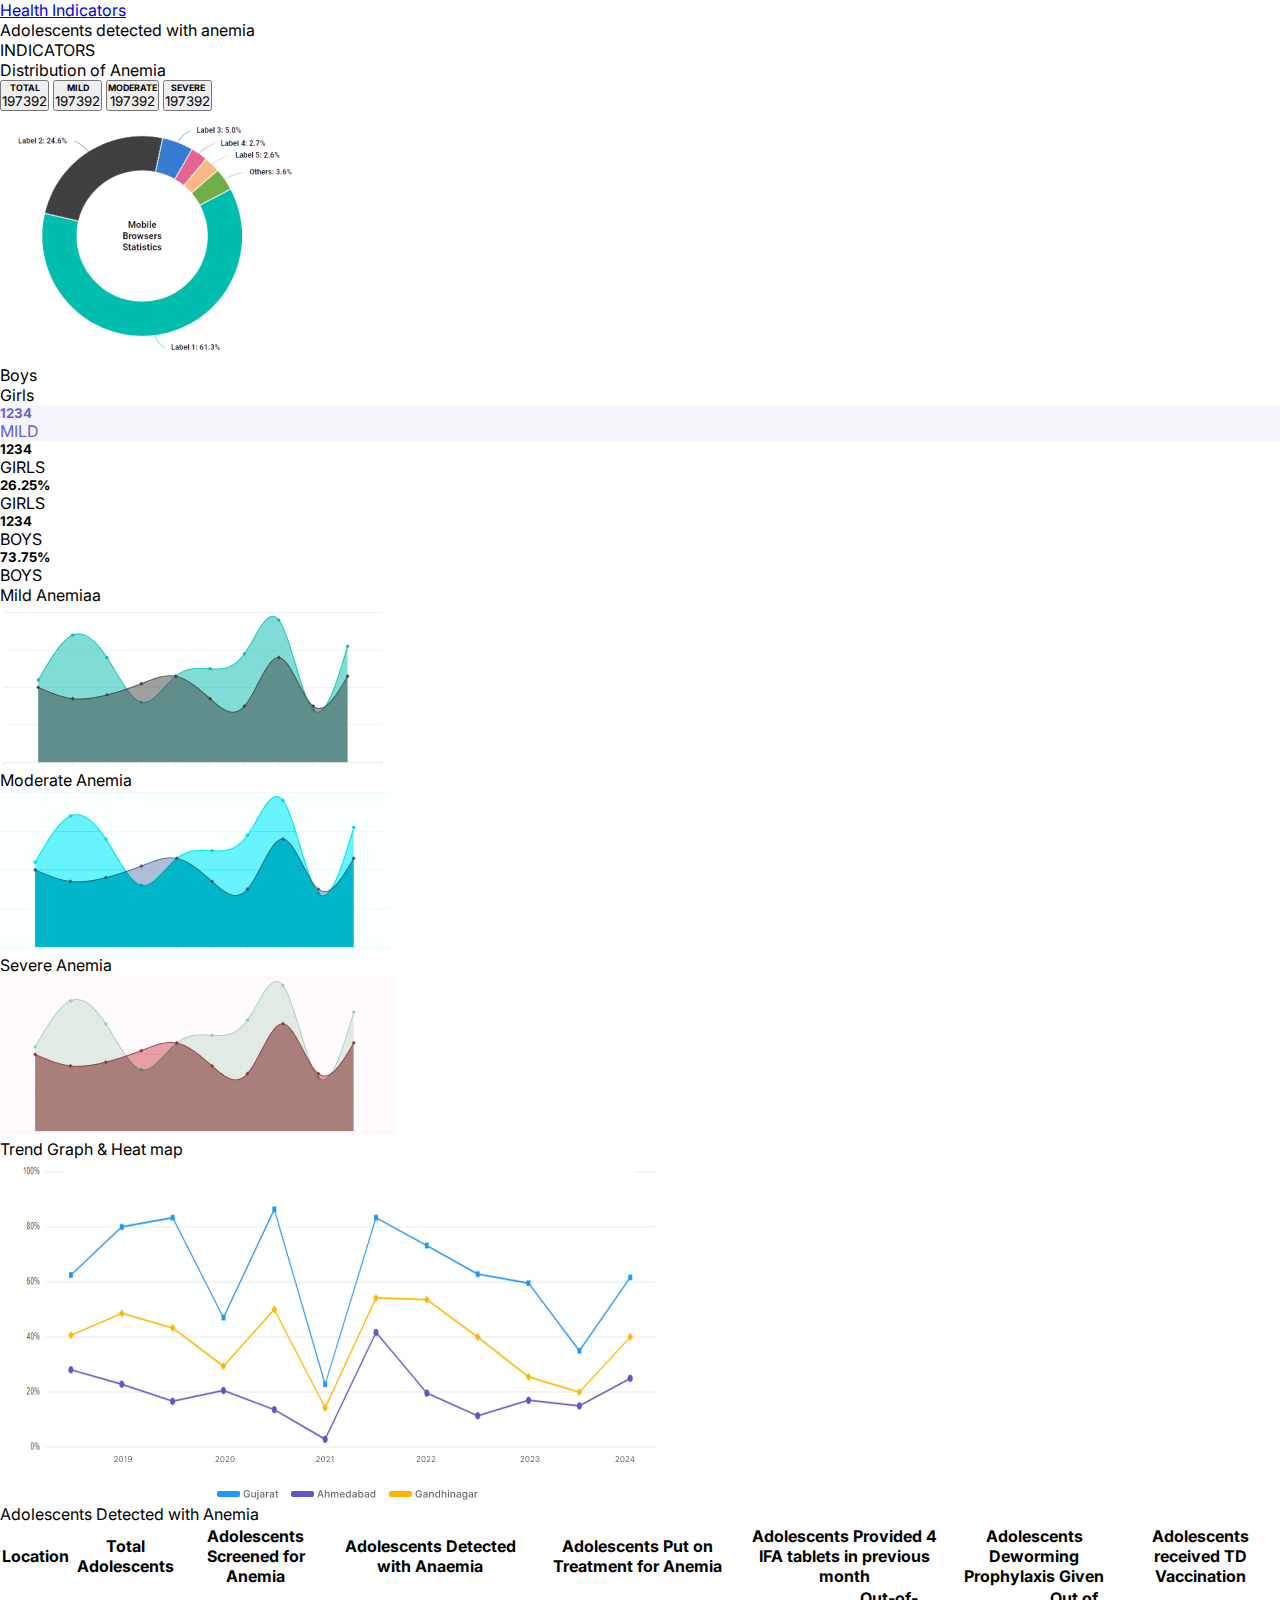
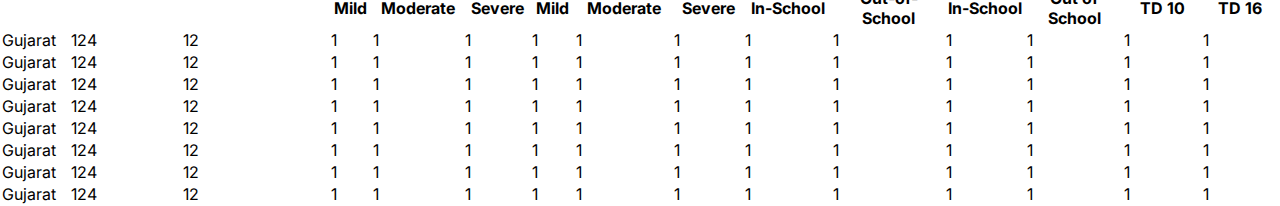
==== dashboard-internal.html @ 9cd86829 "Add files via upload" ====
<!DOCTYPE html>
<html lang="en">
<head>
  <meta charset="UTF-8">
  <meta name="viewport" content="width=device-width, initial-scale=1.0">
  <title>HNEL Dashboard</title>

  <link href="https://cdn.jsdelivr.net/npm/bootstrap@5.3.2/dist/css/bootstrap.min.css" rel="stylesheet" integrity="sha384-T3c6CoIi6uLrA9TneNEoa7RxnatzjcDSCmG1MXxSR1GAsXEV/Dwwykc2MPK8M2HN" crossorigin="anonymous">
  <link rel="stylesheet" href="assets/css/main.css">
</head>
<body>
     <!-- main container -->
     <div class="dashboard-internal-container">
          <!-- breadcrumb nav -->
          <nav style="--bs-breadcrumb-divider: '>';" aria-label="breadcrumb">
            <ol class="breadcrumb">
              <li class="breadcrumb-item"><a href="dashboard.html">Health Indicators</a></li>
              <li class="breadcrumb-item active" aria-current="page">Adolescents detected with anemia</li>
            </ol>
          </nav>
          <div class="sub-header">INDICATORS</div>
          <!-- nav-tab structure -->
           <div class="dashboard-wrapper m-3">
          <div class="card-row card-border mt-4">
            <div class="title">
                    <span class="bullet-icon"></span>
                    <span class="card-title ml-3">Distribution of Anemia</span>
              </div>
              <div class="d-flex mx-2 ">
                    <div class="nav flex-column nav-pills me-3 col-md-2" id="v-pills-tab" role="tablist" aria-orientation="vertical">
                      <button class="nav-link m-0" id="v-pills-home-tab" data-bs-toggle="pill" data-bs-target="#v-pills-home" type="button" role="tab" aria-controls="v-pills-home" aria-selected="false"> 
                        <div class="card-body blue column">
                            <h6 class="card-subtext">TOTAL</h6>
                            <p class="card-text">197392</p>
                            </div>
                      </button>
                      <button class="nav-link active" id="v-pills-profile-tab" data-bs-toggle="pill" data-bs-target="#v-pills-profile" type="button" role="tab" aria-controls="v-pills-profile" aria-selected="true" style="margin:0"> 
                        <div class="card-body column">
                        <h6 class="card-subtext">MILD</h6>
                        <p class="card-text">197392</p>
                        </div>
                     </button>
                      <button class="nav-link m-0" id="v-pills-messages-tab" data-bs-toggle="pill" data-bs-target="#v-pills-messages" type="button" role="tab" aria-controls="v-pills-messages" aria-selected="false"> 
                        <div class="card-body blue column">
                        <h6 class="card-subtext">MODERATE</h6>
                        <p class="card-text">197392</p>
                        </div>
                      </button>
                      <button class="nav-link m-0" id="v-pills-settings-tab" data-bs-toggle="pill" data-bs-target="#v-pills-settings" type="button" role="tab" aria-controls="v-pills-settings" aria-selected="false"> 
                        <div class="red card-body column">
                        <h6 class="card-subtext">SEVERE</h6>
                        <p class="card-text">197392</p>
                       </div>
                      </button>
                    </div>
                    <div class="tab-content col-md-10" id="v-pills-tabContent">
                      <div class="tab-pane fade show active" id="v-pills-home" role="tabpanel" aria-labelledby="v-pills-home-tab"> 
                        <div class="row align-items-center row-internal">
                        <div class="col-md-4">
                            <div class="img-wrapper">
                                <img src="assets/images/image 27.png" alt="Anaemia detected Adolescents">
                            </div>
                        </div>
                        <div class="col-md-8 d-flex align-items-center">
                            <div class="col-md-2 card-">
                                <div class="card-row card-border ">
                                    <div class="title">
                                        <span class="bullet-icon blue-icon"></span>
                                        <span class="card-title ml-3">Boys</span>
                                       </div>
                                    <div class="title">
                                        <span class="bullet-icon pink-icon"></span>
                                        <span class="card-title ml-3">Girls</span>
                                       </div>  
                                </div>
                            </div>
                            <div class="col-md-10 pe-2 card-row d-flex p-2 m-1">
                                <div class="col-md-6 card-border text-center pt-5" style="background-color: #6961CE10;color:#6961CE;"> 
                                    <div class=" card-inside card-body pt-2">
                                        <h5 class="card-text">1234</h5>
                                        <p class="card-subtext">MILD</p>
                                      </div>
                                </div>
                                <div class="col-md-5">
                                    <div class="row p-0 card-inside">
                                        <div class="col-md-6 text-center "> 
                                            <div class="pink card-body card-border pt-3">
                                            <h5 class="card-text">1234</h5>
                                            <p class="card-subtext">GIRLS</p>
                                            </div>
                                        </div>
                                        <div class="col-md-6 text-center"> 
                                            <div class="pink card-body card-border pt-3 ">
                                            <h5 class="card-text">26.25%</h5>
                                            <p class="card-subtext">GIRLS</p>
                                            </div>
                                        </div>
                                    </div>
                                    <div class="row card-inside mt-2">
                                        <div class="col-md-6 text-center"> 
                                            <div class="blue card-body card-border pt-3">
                                              <h5 class="card-text">1234</h5>
                                              <p class="card-subtext">BOYS</p>
                                            </div>
                                          </div>
                                        <div class="col-md-6 text-center"> 
                                          <div class="blue card-body card-border pt-3">
                                            <h5 class="card-text">73.75%</h5>
                                            <p class="card-subtext">BOYS</p>
                                          </div>
                                        </div>
                                    </div>
                                </div>
                            </div>
                        </div>
                      </div> 
                   </div>
            
                    </div>
              </div>
            </div>
         <!-- graph containers -->
         <div class="d-flex g- mt-4">
            <div class="col-md-4 card-row card-border gap-2">
                <div class="title">
                    <span class="bullet-icon"></span>
                    <span class="card-title ml-3">Mild Anemiaa</span>
                   </div>
                   <div class="img-container">
                    <img src="assets/images/image 29.png">
                   </div>
            </div>
            <div class="col-md-4 card-row card-border column-gap-2">
                <div class="title">
                    <span class="bullet-icon"></span>
                    <span class="card-title ml-3">Moderate Anemia</span>
                   <div class="img-container">
                </div>
                <img src="assets/images/image 29-1.png">
                   </div>
            </div>
            <div class="col-md-4 card-row card-border">
                <div class="title">
                    <span class="bullet-icon"></span>
                    <span class="card-title ml-3">Severe Anemia</span>
                   </div>
                   <div class="img-container">
                    <img src="assets/images/image 29-2.png">
                   </div>
            </div>
           </div>
           <div class="card-row card-border mt-4">
            <div class="col-md-7">
                <div class="img-wrapper">
                    <div class="title">
                        <span class="bullet-icon"></span>
                        <span class="card-title ml-3">Trend Graph & Heat map</span>
                       </div>
                    <div class="mb-4">
                        <img src="assets/images/Group 14013.png" alt="Anaemia among Adolescents">
                    </div>
                </div>
            </div>
            <div class="col-md-5">
                <div class="img-wrapper">
                
                </div>
            </div>
           </div>
           <!-- table container -->
           <div class="card-row card-border mt-4">
            <table class="rx-table">
             <div class="title">
                 <span class="bullet-icon"></span>
                 <span class="card-title ml-3">Adolescents Detected with Anemia</span>
             </div>
               <thead>
                <tr>
                    <th>Location</th>
                    <th>Total Adolescents</th>
                    <th>Adolescents Screened for Anemia</th>
                    <th colspan="3">Adolescents Detected with Anaemia</th>
                    <th colspan="3">Adolescents Put on Treatment for Anemia</th>
                    <th colspan="2">Adolescents Provided 4 IFA tablets in previous month</th>
                    <th colspan="2">Adolescents Deworming Prophylaxis Given</th>
                    <th colspan="2">Adolescents received TD Vaccination</th>
                </tr>
                <tr>
                    <th></th>
                    <th></th>
                    <th></th>
                    <th>Mild</th>
                    <th>Moderate</th>
                    <th>Severe</th>
                    <th>Mild</th>
                    <th>Moderate</th>
                    <th>Severe</th>
                    <th>In-School</th>
                    <th>Out-of-School</th>
                    <th>In-School</th>
                    <th>Out of School</th>
                    <th>TD 10</th>
                    <th>TD 16</th>
                </tr>
               </thead>
                <tr>
                  <td>Gujarat</td>
                  <td>124</td>
                  <td>12</td>
                  <td>1</td>
                  <td>1</td>
                  <td>1</td>
                  <td>1</td>
                  <td>1</td>
                  <td>1</td>
                  <td>1</td>
                  <td>1</td>
                  <td>1</td>
                  <td>1</td>
                  <td>1</td>
                  <td>1</td>
                </tr>
                <tr>
                    <td>Gujarat</td>
                    <td>124</td>
                    <td>12</td>
                    <td>1</td>
                    <td>1</td>
                    <td>1</td>
                    <td>1</td>
                    <td>1</td>
                    <td>1</td>
                    <td>1</td>
                    <td>1</td>
                    <td>1</td>
                    <td>1</td>
                    <td>1</td>
                    <td>1</td>
                </tr>
                <tr>
                    <td>Gujarat</td>
                    <td>124</td>
                    <td>12</td>
                    <td>1</td>
                    <td>1</td>
                    <td>1</td>
                    <td>1</td>
                    <td>1</td>
                    <td>1</td>
                    <td>1</td>
                    <td>1</td>
                    <td>1</td>
                    <td>1</td>
                    <td>1</td>
                    <td>1</td>
                </tr>
                <tr>
                    <td>Gujarat</td>
                    <td>124</td>
                    <td>12</td>
                    <td>1</td>
                    <td>1</td>
                    <td>1</td>
                    <td>1</td>
                    <td>1</td>
                    <td>1</td>
                    <td>1</td>
                    <td>1</td>
                    <td>1</td>
                    <td>1</td>
                    <td>1</td>
                    <td>1</td>
                  </tr>
                  <tr>
                    <td>Gujarat</td>
                    <td>124</td>
                    <td>12</td>
                    <td>1</td>
                    <td>1</td>
                    <td>1</td>
                    <td>1</td>
                    <td>1</td>
                    <td>1</td>
                    <td>1</td>
                    <td>1</td>
                    <td>1</td>
                    <td>1</td>
                    <td>1</td>
                    <td>1</td>
                  </tr>
                  <tr>
                    <td>Gujarat</td>
                    <td>124</td>
                    <td>12</td>
                    <td>1</td>
                    <td>1</td>
                    <td>1</td>
                    <td>1</td>
                    <td>1</td>
                    <td>1</td>
                    <td>1</td>
                    <td>1</td>
                    <td>1</td>
                    <td>1</td>
                    <td>1</td>
                    <td>1</td>
                  </tr>
                  <tr>
                    <td>Gujarat</td>
                    <td>124</td>
                    <td>12</td>
                    <td>1</td>
                    <td>1</td>
                    <td>1</td>
                    <td>1</td>
                    <td>1</td>
                    <td>1</td>
                    <td>1</td>
                    <td>1</td>
                    <td>1</td>
                    <td>1</td>
                    <td>1</td>
                    <td>1</td>
                  </tr>
                  <tr>
                    <td>Gujarat</td>
                    <td>124</td>
                    <td>12</td>
                    <td>1</td>
                    <td>1</td>
                    <td>1</td>
                    <td>1</td>
                    <td>1</td>
                    <td>1</td>
                    <td>1</td>
                    <td>1</td>
                    <td>1</td>
                    <td>1</td>
                    <td>1</td>
                    <td>1</td>
                  </tr>
              </table>
           </div> 
           </div>
          
      </div>
       
     </div>
     <script src="https://cdn.jsdelivr.net/npm/@popperjs/core@2.11.6/dist/umd/popper.min.js"></script>
     <script src="https://cdn.jsdelivr.net/npm/bootstrap@5.0.0-beta2/dist/js/bootstrap.bundle.min.js"></script>
    <script src="dashboard.js" type="text/javascript"></script>
</body>
</html>
---- assets/css/main.css ----
@import url("https://fonts.googleapis.com/css2?family=Inter:wght@100..900&family=Roboto&family=Source+Sans+3&display=swap");
.content {
  display: flex;
  flex-direction: column;
  justify-content: space-around;
  padding: 30px 40px;
}

.primary-cards {
  display: flex;
  flex-direction: row;
  padding: 30px 100px;
}
.primary-cards .custom-card {
  flex: 1;
  border-radius: 8px;
  position: relative;
  margin: 0 20px;
  padding: 10px;
}
.primary-cards .custom-card:nth-child(1) {
  background: linear-gradient(to bottom, #25A4C9, #fff);
}
.primary-cards .custom-card:nth-child(1) .text {
  color: #00546D;
}
.primary-cards .custom-card:nth-child(2) {
  background: linear-gradient(to bottom, #55B92E, #fff);
}
.primary-cards .custom-card:nth-child(2) .text {
  color: #1F7100;
}
.primary-cards .custom-card:nth-child(3) {
  background: linear-gradient(to bottom, #E65C62, #fff);
}
.primary-cards .custom-card:nth-child(3) .text {
  color: #790005;
}
.primary-cards .custom-card:nth-child(4) {
  background: linear-gradient(to bottom, #F8A920, #fff);
}
.primary-cards .custom-card:nth-child(4) .text {
  color: #5F3C00;
}
.primary-cards .custom-card .icon {
  margin-top: 30px;
  text-align: center;
  padding-bottom: 10px;
}
.primary-cards .custom-card .text {
  text-align: center;
  font-size: 18px;
  font-weight: bold;
  margin-bottom: 20px;
}

.secondary-cards {
  display: flex;
  flex-direction: column;
  padding: 0 30px;
}
.secondary-cards .card-row {
  display: flex;
  justify-content: space-around;
  justify-content: center;
}
.secondary-cards .custom-card {
  display: flex;
  flex-direction: column;
  margin: 10px;
  border-radius: 8px;
  background-color: rgba(255, 255, 255, 0.2078431373);
  backdrop-filter: blur(4px);
}
.secondary-cards .card {
  flex: var(--card-width, 1);
  margin: 10px;
  height: 146px;
  border-radius: 8px;
  background-color: rgba(255, 255, 255, 0.35);
  backdrop-filter: blur(4px);
}
.secondary-cards .card-body {
  padding: 20px;
  text-align: center;
  display: flex;
  flex-direction: column;
  justify-content: space-between;
}
.secondary-cards .card-title {
  font-size: 16px;
  font-weight: 600;
  color: #fff;
  word-wrap: break-word;
}
.secondary-cards .card-text {
  font-size: 32px;
  font-weight: 500;
  color: #fff;
}

.card-container {
  gap: 24px;
  overflow-x: scroll;
}
.card-container .scrollable-x::-webkit-scrollbar {
  display: none; /* Chrome, Safari, Opera */
}
.card-container .custom-card {
  background-color: #fff;
  border: #F1F1F1 1px solid;
  border-radius: 8px;
}
.card-container .top-column {
  background-color: rgba(105, 97, 206, 0.062745098);
  color: #6961CE;
  padding: 20px;
  margin: 10px;
  text-align: center;
}
.card-container .top-column .card-title {
  font-size: 18px;
  font-weight: bold;
}
.card-container .top-column .card-text {
  font-size: 14px;
}
.card-container .bottom-columns {
  margin: 10px;
}
.card-container .bottom-columns .col-md-4 {
  padding: 10px;
}
.card-container .bottom-columns .col-md-4 .card-body {
  background-color: rgba(105, 97, 206, 0.1);
  color: #6a1b9a;
}
.card-container .bottom-columns .col-md-4 .card-body .card-title {
  font-size: 16px;
  font-weight: bold;
}
.card-container .bottom-columns .col-md-4 .card-body .card-text {
  font-size: 14px;
}
.card-container .bottom-columns .col-md-4:hover .card-body {
  background-color: #ce93d8;
}

* {
  font-family: "Inter", sans-serif;
  margin: 0;
  padding: 0;
  box-sizing: border-box;
}

.main-container {
  position: relative;
  background-size: cover;
}

.background {
  position: fixed;
  background-size: cover;
  top: 0;
  left: 0;
  width: 100%;
  height: 100%;
  z-index: -1; /* Place the slider behind other elements */
}

.overlay {
  position: absolute;
  top: 0;
  left: 0;
  width: 100%;
  height: 100%;
  background: rgba(0, 0, 0, 0.5); /* Adjust the overlay color and opacity as needed */
}

.dashboard-container {
  background-color: #F7f7f7;
}
.dashboard-container .row {
  background-color: #fff;
}
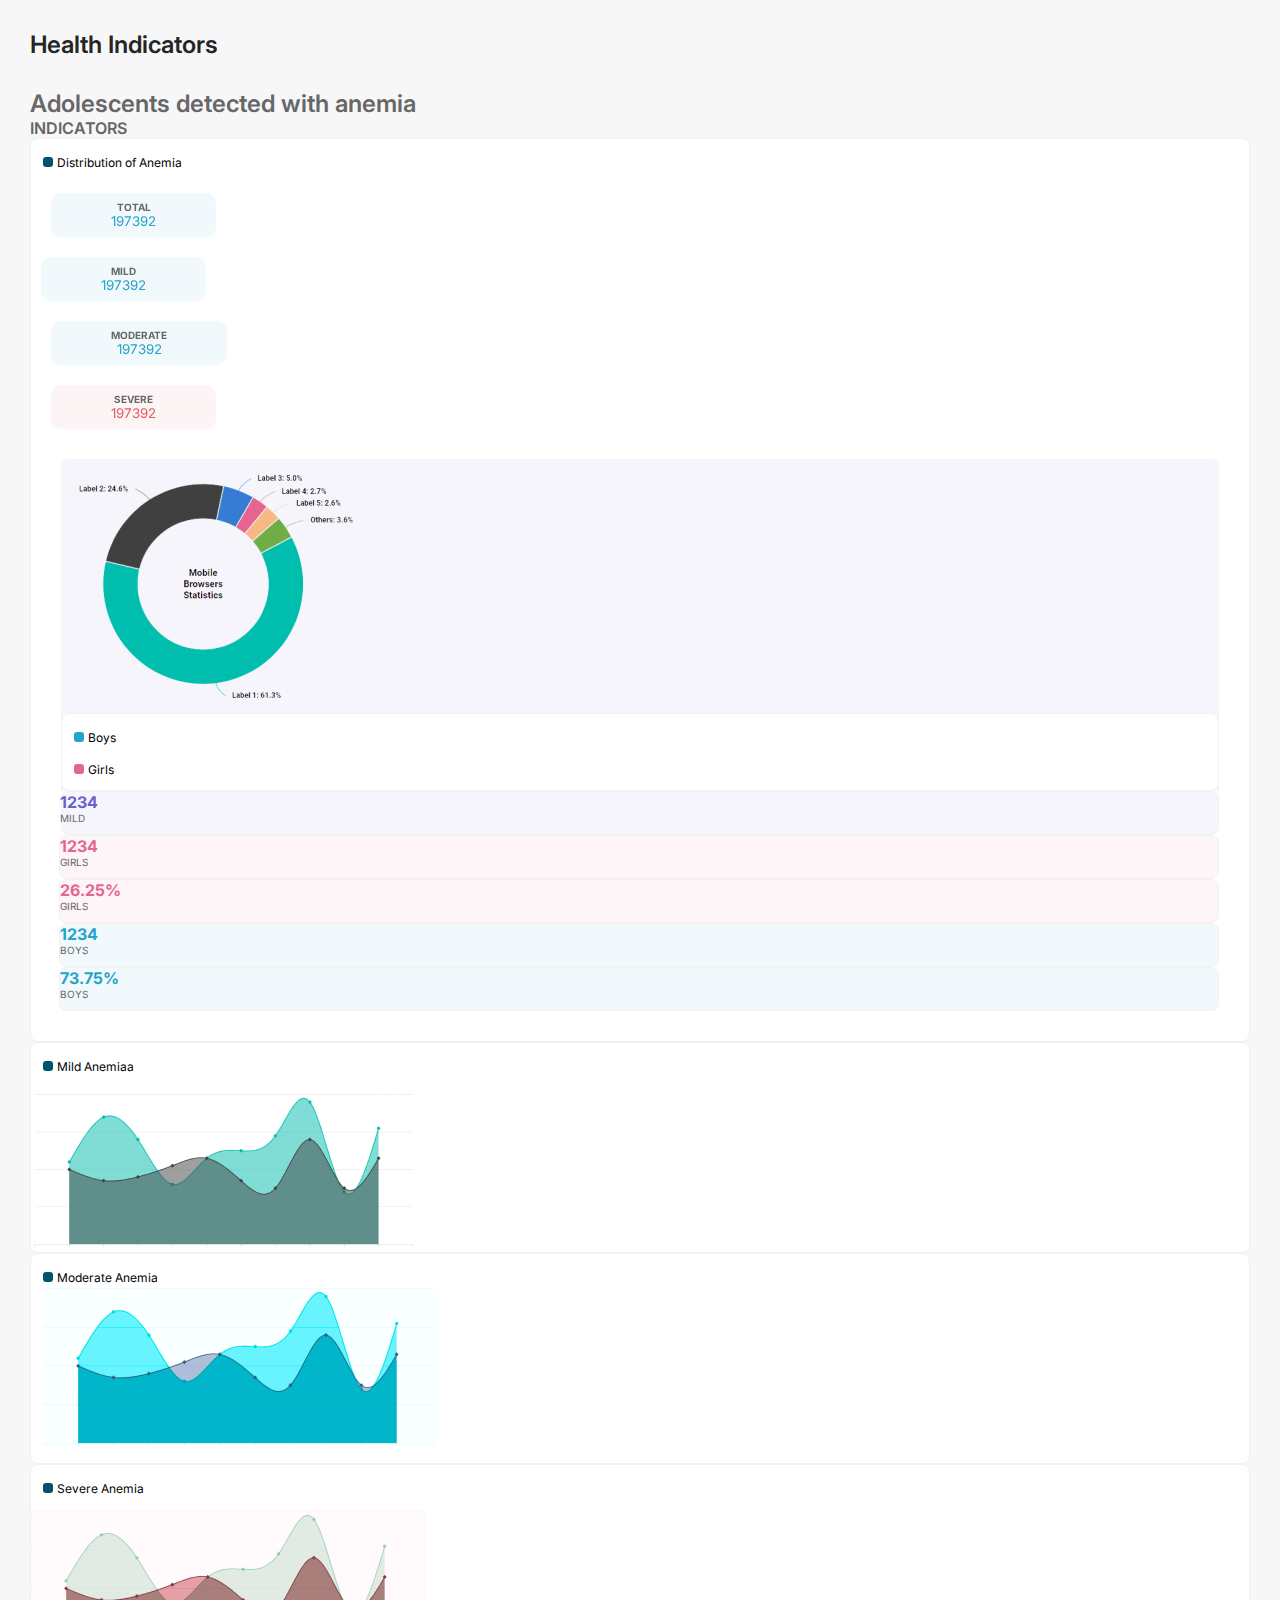
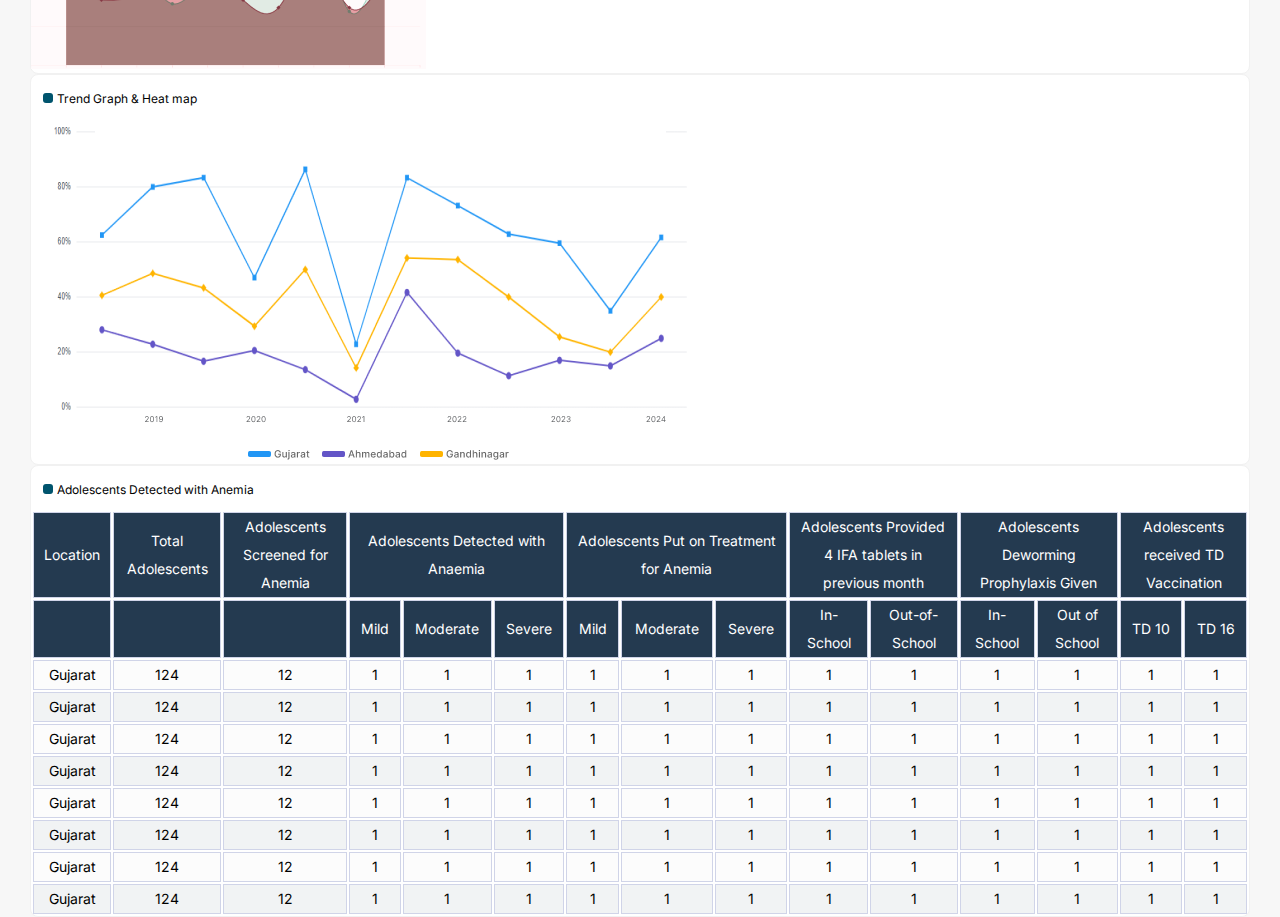
==== commit 160f3f39: "Update dashboard-internal.html" ====
--- a/dashboard-internal.html
+++ b/dashboard-internal.html
@@ -4,8 +4,8 @@
   <meta charset="UTF-8">
   <meta name="viewport" content="width=device-width, initial-scale=1.0">
   <title>HNEL Dashboard</title>
-
-  <link href="https://cdn.jsdelivr.net/npm/bootstrap@5.3.2/dist/css/bootstrap.min.css" rel="stylesheet" integrity="sha384-T3c6CoIi6uLrA9TneNEoa7RxnatzjcDSCmG1MXxSR1GAsXEV/Dwwykc2MPK8M2HN" crossorigin="anonymous">
+  <link href="https://cdn.jsdelivr.net/npm/bootstrap@5.1.3/dist/css/bootstrap.min.css" rel="stylesheet" integrity="sha384-1BmE4kWBq78iYhFldvKuhfTAU6auU8tT94WrHftjDbrCEXSU1oBoqyl2QvZ6jIW3" crossorigin="anonymous">
+  <script src="https://cdn.jsdelivr.net/npm/bootstrap@5.1.3/dist/js/bootstrap.bundle.min.js" integrity="sha384-ka7Sk0Gln4gmtz2MlQnikT1wXgYsOg+OMhuP+IlRH9sENBO0LRn5q+8nbTov4+1p" crossorigin="anonymous"></script>
   <link rel="stylesheet" href="assets/css/main.css">
 </head>
 <body>
@@ -20,7 +20,7 @@
           </nav>
           <div class="sub-header">INDICATORS</div>
           <!-- nav-tab structure -->
-           <div class="dashboard-wrapper m-3">
+           <div class="dashboard-wrapper ">
           <div class="card-row card-border mt-4">
             <div class="title">
                     <span class="bullet-icon"></span>
@@ -35,7 +35,7 @@
                             </div>
                       </button>
                       <button class="nav-link active" id="v-pills-profile-tab" data-bs-toggle="pill" data-bs-target="#v-pills-profile" type="button" role="tab" aria-controls="v-pills-profile" aria-selected="true" style="margin:0"> 
-                        <div class="card-body column">
+                        <div class="card-body blue column">
                         <h6 class="card-subtext">MILD</h6>
                         <p class="card-text">197392</p>
                         </div>
@@ -120,7 +120,7 @@
               </div>
             </div>
          <!-- graph containers -->
-         <div class="d-flex g- mt-4">
+         <div class="d-flex gap-2 mt-4">
             <div class="col-md-4 card-row card-border gap-2">
                 <div class="title">
                     <span class="bullet-icon"></span>
@@ -346,8 +346,6 @@
       </div>
        
      </div>
-     <script src="https://cdn.jsdelivr.net/npm/@popperjs/core@2.11.6/dist/umd/popper.min.js"></script>
-     <script src="https://cdn.jsdelivr.net/npm/bootstrap@5.0.0-beta2/dist/js/bootstrap.bundle.min.js"></script>
     <script src="dashboard.js" type="text/javascript"></script>
 </body>
-</html>+</html>
--- a/assets/css/main.css
+++ b/assets/css/main.css
@@ -1,4 +1,73 @@
 @import url("https://fonts.googleapis.com/css2?family=Inter:wght@100..900&family=Roboto&family=Source+Sans+3&display=swap");
+.purple {
+  color: #6961CE;
+  background-color: rgba(105, 97, 206, 0.062745098);
+}
+
+.red {
+  color: #E65C62;
+  background-color: rgba(230, 92, 98, 0.062745098);
+}
+
+.blue {
+  color: #25A4C9;
+  background-color: rgba(37, 164, 201, 0.062745098);
+}
+
+.pink {
+  color: #E56590;
+  background-color: rgba(229, 101, 144, 0.062745098);
+}
+
+.orange {
+  color: #F49C79;
+  background-color: rgba(244, 156, 121, 0.062745098);
+}
+
+.dark-blue {
+  color: #4D8CF8;
+  background-color: rgba(77, 140, 248, 0.062745098);
+}
+
+.bullet-icon {
+  background-color: #00546D;
+}
+
+.purple-icon {
+  background-color: #6961CE;
+}
+
+.red-icon {
+  background-color: #E65C62;
+}
+
+.blue-icon {
+  background-color: #25A4C9;
+}
+
+.orange-icon {
+  background-color: #F49C79;
+}
+
+.pink-icon {
+  background-color: #E56590;
+}
+
+.dark-blue-icon {
+  background-color: #4D8CF8;
+}
+
+.card-border {
+  border: #F1F1F1 1px solid;
+  border-radius: 8px;
+}
+
+.row-internal {
+  background-color: rgba(105, 97, 206, 0.062745098);
+  border-radius: 8px;
+  margin: 30px;
+}
+
 .content {
   display: flex;
   flex-direction: column;
@@ -11,6 +80,9 @@
   flex-direction: row;
   padding: 30px 100px;
 }
+.primary-cards .no-border {
+  border: none;
+}
 .primary-cards .custom-card {
   flex: 1;
   border-radius: 8px;
@@ -52,6 +124,10 @@
   font-size: 18px;
   font-weight: bold;
   margin-bottom: 20px;
+}
+
+.card-row {
+  column-gap: 20px;
 }
 
 .secondary-cards {
@@ -99,51 +175,182 @@
   color: #fff;
 }
 
-.card-container {
-  gap: 24px;
-  overflow-x: scroll;
-}
-.card-container .scrollable-x::-webkit-scrollbar {
-  display: none; /* Chrome, Safari, Opera */
-}
-.card-container .custom-card {
+.carousel-item a {
+  text-decoration: none;
+}
+
+.title {
+  margin: 12px;
+}
+
+.bullet-icon {
+  width: 10px;
+  height: 10px;
+  display: inline-block;
+  border-radius: 3px;
+  padding-right: 10px;
+}
+
+span.card-title {
+  font-size: 12px;
+}
+
+.carousel-inner {
+  gap: 1em;
+}
+
+.custom-card {
   background-color: #fff;
   border: #F1F1F1 1px solid;
   border-radius: 8px;
 }
-.card-container .top-column {
-  background-color: rgba(105, 97, 206, 0.062745098);
-  color: #6961CE;
-  padding: 20px;
+.custom-card .card-inner {
   margin: 10px;
-  text-align: center;
-}
-.card-container .top-column .card-title {
-  font-size: 18px;
-  font-weight: bold;
-}
-.card-container .top-column .card-text {
-  font-size: 14px;
-}
-.card-container .bottom-columns {
-  margin: 10px;
-}
-.card-container .bottom-columns .col-md-4 {
-  padding: 10px;
-}
-.card-container .bottom-columns .col-md-4 .card-body {
-  background-color: rgba(105, 97, 206, 0.1);
-  color: #6a1b9a;
-}
-.card-container .bottom-columns .col-md-4 .card-body .card-title {
+}
+.custom-card .card-text {
   font-size: 16px;
   font-weight: bold;
 }
-.card-container .bottom-columns .col-md-4 .card-body .card-text {
+.custom-card .card-subtext {
+  font-size: 10px;
+  color: #676767;
+}
+
+a {
+  text-decoration: none;
+}
+
+.column {
+  border-radius: 10px;
+  padding: 8px 60px;
+  margin: 10px 10px 0 10px;
+  text-align: center;
+}
+.column .card-subtext {
+  color: #676767;
+  font-size: 10px;
+}
+
+.btn:active,
+.btn.active {
+  background-color: #6961CE;
+}
+
+.mx-2 .nav-link .active {
+  background-color: #6961CE;
+}
+
+.top-column {
+  margin-top: 10px;
+  gap: 10px;
+  width: 16rem;
+  border-radius: 10px;
+  padding: 10px 20px;
+  text-align: center;
+}
+
+.bottom-columns {
+  text-align: center;
+  margin-top: 10px;
+}
+.bottom-columns .card-body {
+  border-radius: 10px;
+  padding: 10px 0;
+}
+.bottom-columns .card-body .card-subtext {
+  margin-bottom: 0;
+}
+
+.carousel-control-prev,
+.carousel-control-next {
+  background-color: #e1e1e1;
+  width: 6vh;
+  height: 6vh;
+  border-radius: 50%;
+  top: 50%;
+  transform: translateY(-50%);
+}
+
+@media (min-width: 768px) {
+  .carousel-item {
+    margin-right: 0;
+    flex: 0 0 20%;
+    display: block;
+  }
+  .carousel-inner {
+    display: flex;
+  }
+}
+.card .img-wrapper {
+  max-width: 100%;
+  height: 13em;
+  display: flex;
+  justify-content: center;
+  align-items: center;
+}
+
+.card img {
+  max-height: 100%;
+}
+
+@media (max-width: 767px) {
+  .card .img-wrapper {
+    height: 17em;
+  }
+}
+.nav-active {
+  background-color: #6961CE;
+  align-items: center;
+  color: #fff;
+  width: auto;
+}
+
+.card-inside {
+  margin-left: -2px;
+  align-items: center;
+  justify-content: center;
+}
+.card-inside .center-card {
+  text-align: center;
+  padding-top: 1em;
+}
+.card-inside .card-subtext {
+  font-size: 10px;
+  margin-bottom: 10px;
+  color: #676767;
+}
+.card-inside .card-text {
+  font-size: 16px;
+  font-weight: bold;
+  margin-bottom: 0;
+}
+.card-inside .purple {
+  padding: 10px;
+}
+
+.rx-table {
   font-size: 14px;
-}
-.card-container .bottom-columns .col-md-4:hover .card-body {
-  background-color: #ce93d8;
+  color: #000;
+  line-height: 28px;
+}
+.rx-table th, .rx-table tr, .rx-table td {
+  border: #D0D4E8 1px solid;
+  text-align: center;
+}
+.rx-table tr:nth-child(odd) {
+  background: rgba(36, 58, 80, 0.0156862745);
+}
+.rx-table tr:nth-child(even) {
+  background: rgba(36, 58, 80, 0.062745098);
+}
+.rx-table th, .rx-table td {
+  padding: 0 10px;
+}
+.rx-table th {
+  font-weight: normal;
+  color: #fff;
+  background: #243A50;
+  text-align: center;
 }
 
 * {
@@ -151,6 +358,10 @@
   margin: 0;
   padding: 0;
   box-sizing: border-box;
+}
+
+body, html {
+  overflow-x: hidden;
 }
 
 .main-container {
@@ -180,6 +391,118 @@
 .dashboard-container {
   background-color: #F7f7f7;
 }
-.dashboard-container .row {
+.dashboard-container .page-title {
+  padding: 20px;
+  font-size: 24px;
+  font-weight: 600;
+}
+.dashboard-container a {
+  color: #000;
+}
+.dashboard-container .dashboard-wrapper {
+  margin: 0 3em;
+}
+.dashboard-container .card-row {
   background-color: #fff;
-}+}
+
+.dashboard-internal-container {
+  background-color: #F7f7f7;
+}
+.dashboard-internal-container .dashboard-wrapper {
+  margin: 0 30px;
+}
+.dashboard-internal-container li {
+  padding: 30px 0 0 30px;
+  font-size: 24px;
+  color: #676767;
+  font-weight: 600;
+}
+.dashboard-internal-container li a {
+  text-decoration: none;
+  color: #252525;
+}
+.dashboard-internal-container .sub-header {
+  padding-left: 30px;
+  font-size: 16px;
+  font-weight: 600;
+  color: #62666A;
+}
+.dashboard-internal-container .card-row {
+  background-color: #fff;
+}
+
+button {
+  cursor: pointer;
+  display: flex;
+  flex-direction: column;
+  margin: 10px;
+  border-radius: 8px;
+  background-color: rgba(255, 255, 255, 0.2078431373);
+  backdrop-filter: blur(4px);
+  border: none;
+}
+
+[aria-label][tooltip-position] {
+  position: relative;
+  letter-spacing: 0.1rem;
+}
+
+[aria-label][tooltip-position]::before,
+[aria-label][tooltip-position]::after {
+  --scale: 0;
+  position: absolute;
+  font-size: 1rem;
+  transition: transform 100ms;
+  transition-timing-function: linear;
+}
+
+[aria-label][tooltip-position]:hover::before,
+[aria-label][tooltip-position]:hover::after {
+  --scale: 1;
+  transition-timing-function: cubic-bezier(0.25, 0.1, 0.45, 1.93);
+}
+
+[aria-label][tooltip-position]::before {
+  content: attr(aria-label);
+  background-color: var(--tooltip-color);
+  padding: 0.5em;
+  border-radius: 0.3em;
+  width: max-content;
+  max-width: 100%;
+  text-align: center;
+  transform: scale(0);
+}
+
+[aria-label][tooltip-position]::after {
+  content: "";
+  border: var(--arrow-size) solid transparent;
+}
+
+[aria-label][tooltip-position]::before,
+[aria-label][tooltip-position]::after {
+  --tooltip-color: orange;
+  --arrow-size: 0.5rem;
+  --scale: 0;
+  z-index: 1;
+  font-size: 1rem;
+  transform: translate(var(--translate-x), var(--translate-y)) scale(var(--scale));
+}
+
+/** Bottom  */
+[aria-label][tooltip-position=bottom]::before {
+  --translate-x: -50%;
+  --translate-y: calc(100% + var(--arrow-size));
+  bottom: 0px;
+  left: 50%;
+  transform-origin: top center;
+}
+
+[aria-label][tooltip-position=bottom]::after {
+  --translate-x: -50%;
+  --translate-y: calc(var(--arrow-size));
+  left: 50%;
+  bottom: 0px;
+  border-bottom-color: var(--tooltip-color);
+  transform-origin: top center;
+}
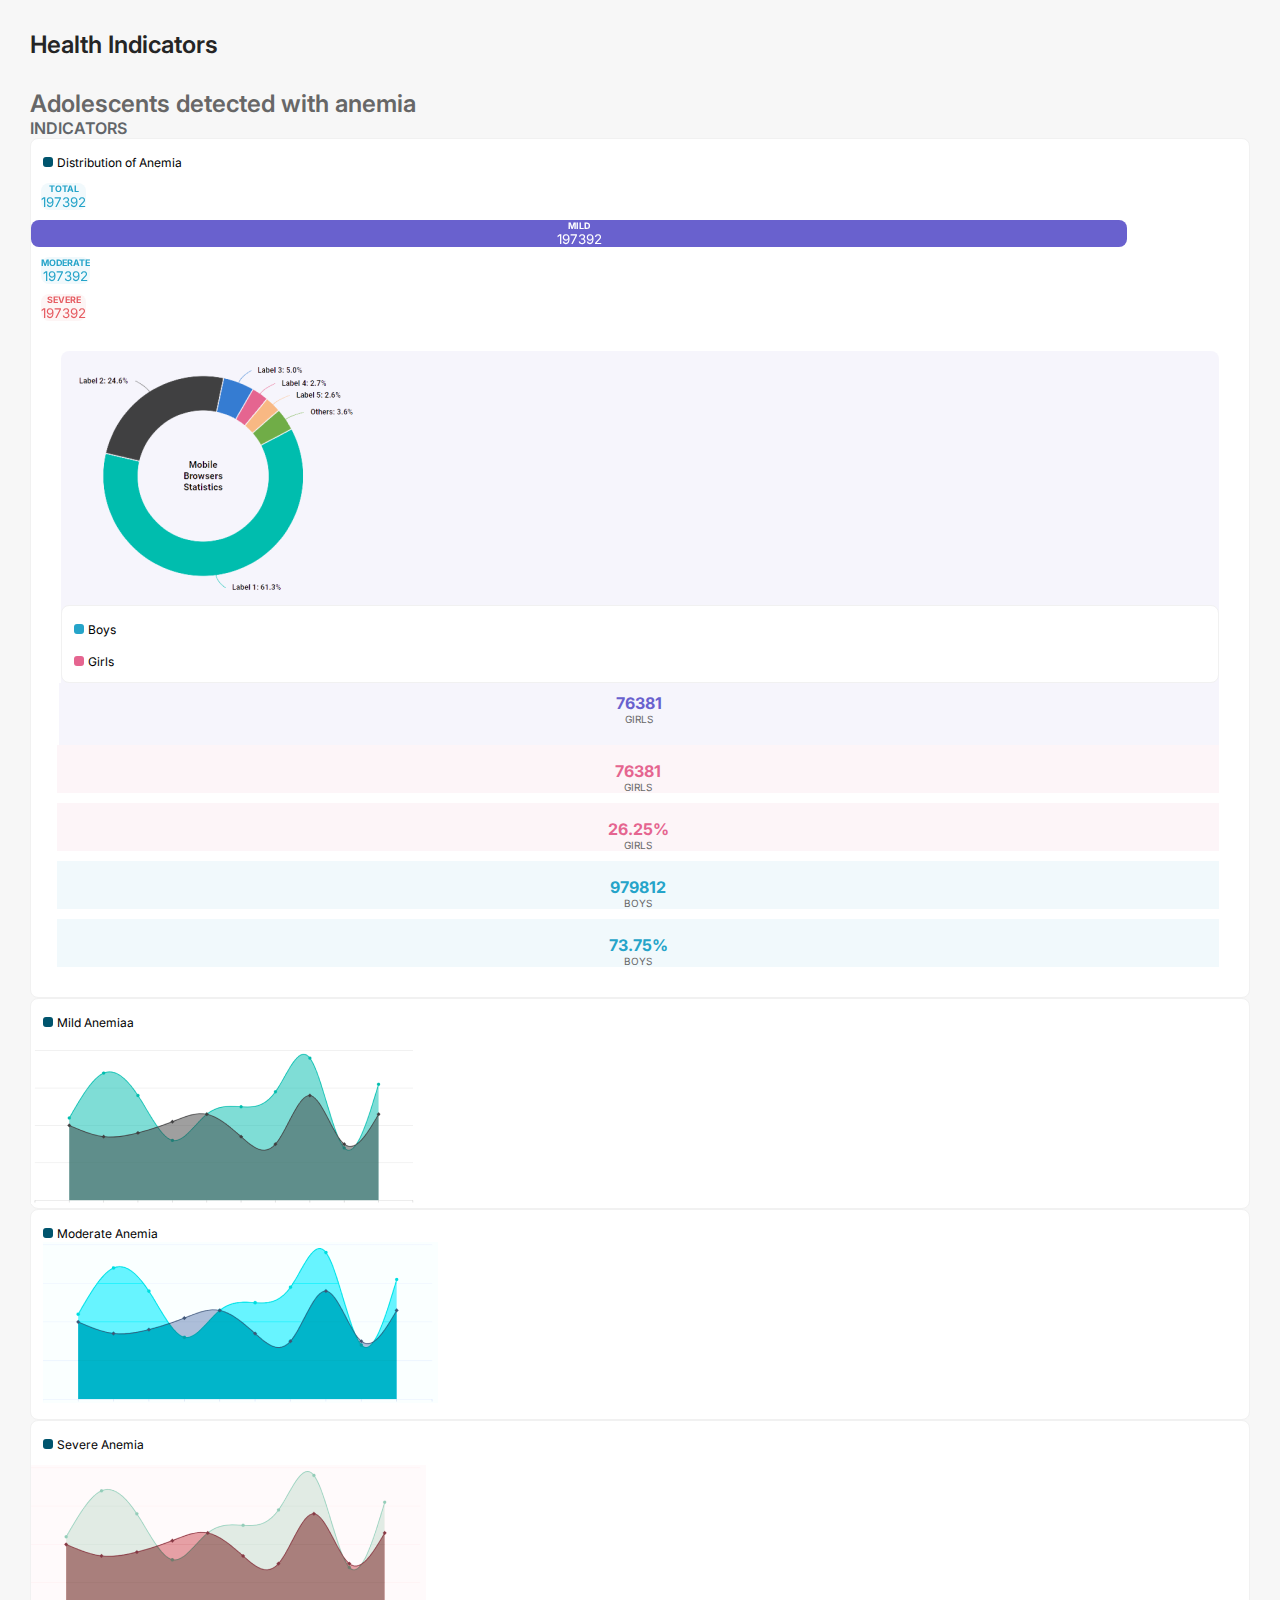
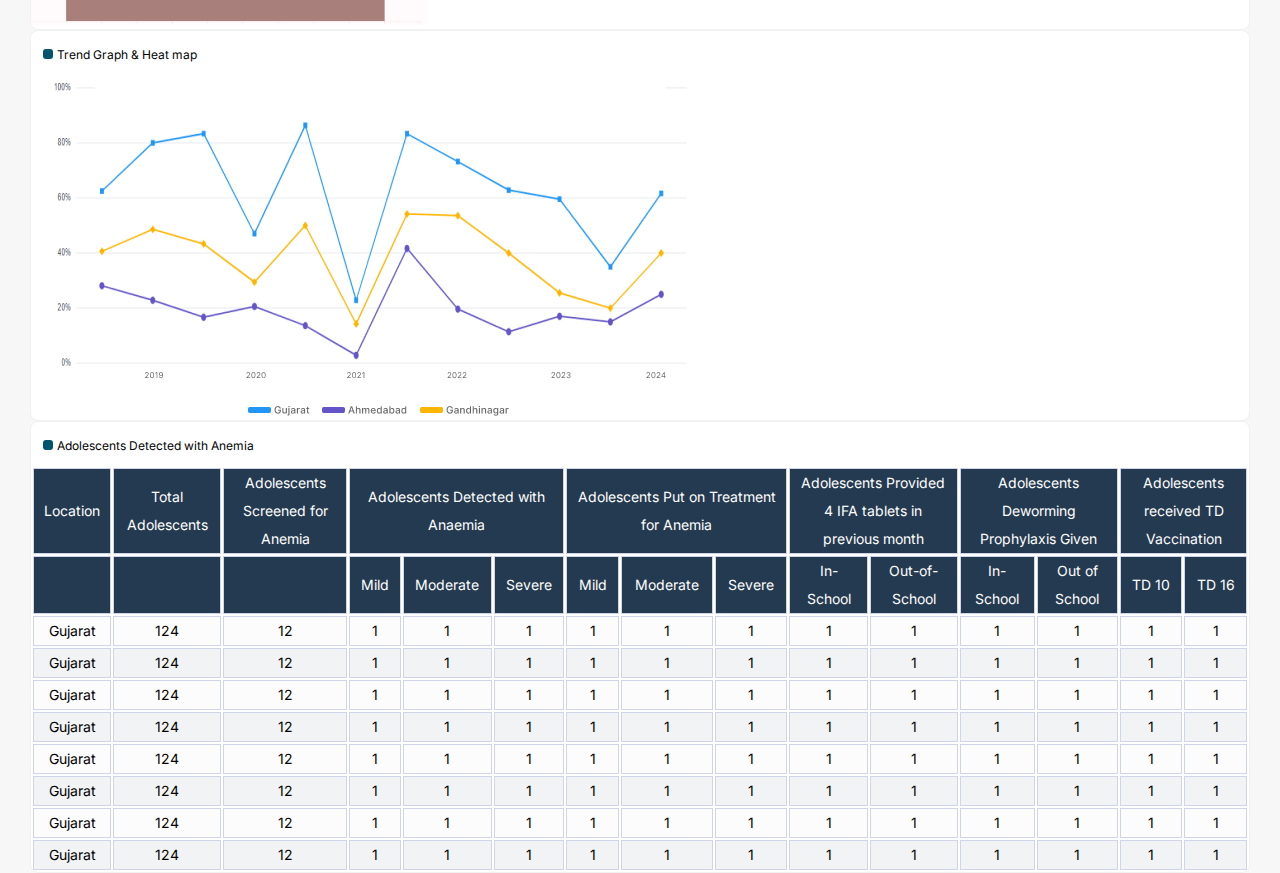
==== commit 6c1de6b7: "Update dashboard-internal.html" ====
--- a/dashboard-internal.html
+++ b/dashboard-internal.html
@@ -26,129 +26,133 @@
                     <span class="bullet-icon"></span>
                     <span class="card-title ml-3">Distribution of Anemia</span>
               </div>
-              <div class="d-flex mx-2 ">
-                    <div class="nav flex-column nav-pills me-3 col-md-2" id="v-pills-tab" role="tablist" aria-orientation="vertical">
-                      <button class="nav-link m-0" id="v-pills-home-tab" data-bs-toggle="pill" data-bs-target="#v-pills-home" type="button" role="tab" aria-controls="v-pills-home" aria-selected="false"> 
-                        <div class="card-body blue column">
-                            <h6 class="card-subtext">TOTAL</h6>
-                            <p class="card-text">197392</p>
-                            </div>
-                      </button>
-                      <button class="nav-link active" id="v-pills-profile-tab" data-bs-toggle="pill" data-bs-target="#v-pills-profile" type="button" role="tab" aria-controls="v-pills-profile" aria-selected="true" style="margin:0"> 
-                        <div class="card-body blue column">
-                        <h6 class="card-subtext">MILD</h6>
-                        <p class="card-text">197392</p>
-                        </div>
-                     </button>
-                      <button class="nav-link m-0" id="v-pills-messages-tab" data-bs-toggle="pill" data-bs-target="#v-pills-messages" type="button" role="tab" aria-controls="v-pills-messages" aria-selected="false"> 
-                        <div class="card-body blue column">
-                        <h6 class="card-subtext">MODERATE</h6>
-                        <p class="card-text">197392</p>
-                        </div>
-                      </button>
-                      <button class="nav-link m-0" id="v-pills-settings-tab" data-bs-toggle="pill" data-bs-target="#v-pills-settings" type="button" role="tab" aria-controls="v-pills-settings" aria-selected="false"> 
-                        <div class="red card-body column">
-                        <h6 class="card-subtext">SEVERE</h6>
-                        <p class="card-text">197392</p>
-                       </div>
-                      </button>
+              <div class="d-flex mx-2 custom-nav-pills pb-5">
+                <div class="col-md-2">
+                  <div class="nav flex-column nav-pills card-padding " id="v-pills-tab" role="tablist" aria-orientation="vertical">
+                    <button class="nav-link m-1 blue" id="blue" data-bs-toggle="pill" data-bs-target="#v-pills-home" type="button" role="tab" aria-controls="v-pills-home" aria-selected="false"> 
+                   
+                          <h6 class="card-subtext">TOTAL</h6>
+                          <p class="card-text">197392</p>
+                       
+                    </button>
+                    <button class="nav-link active blue m-1" id="blue" data-bs-toggle="pill" data-bs-target="#v-pills-profile" type="button" role="tab" aria-controls="v-pills-profile" aria-selected="true" style="margin:0"> 
+                      
+                      <h6 class="card-subtext">MILD</h6>
+                      <p class="card-text">197392</p>
+              
+                   </button>
+                    <button class="nav-link m-1 blue" id="blue" data-bs-toggle="pill" data-bs-target="#v-pills-messages" type="button" role="tab" aria-controls="v-pills-messages" aria-selected="false"> 
+                    
+                      <h6 class="card-subtext">MODERATE</h6>
+                      <p class="card-text">197392</p>
+                    </button>
+                    <button class="nav-link m-1 red" id="red" data-bs-toggle="pill" data-bs-target="#v-pills-settings" type="button" role="tab" aria-controls="v-pills-settings" aria-selected="false"> 
+                     
+                      <h6 class="card-subtext">SEVERE</h6>
+                      <p class="card-text">197392</p>
+                  
+                    </button>
+                  </div>
+                </div>
+               <div class="col-md-10">
+                <div class="tab-content " id="v-pills-tabContent">
+                  <div class="tab-pane fade show active" id="v-pills-home" role="tabpanel" aria-labelledby="v-pills-home-tab"> 
+                    <div class="d-flex align-items-center row-internal">
+                    <div class="col-md-4">
+                      <div class="img-container">
+                        <img class="img-fluid" src="assets/images/image 27.png">
+                      </div>
                     </div>
-                    <div class="tab-content col-md-10" id="v-pills-tabContent">
-                      <div class="tab-pane fade show active" id="v-pills-home" role="tabpanel" aria-labelledby="v-pills-home-tab"> 
-                        <div class="row align-items-center row-internal">
-                        <div class="col-md-4">
-                            <div class="img-wrapper">
-                                <img src="assets/images/image 27.png" alt="Anaemia detected Adolescents">
+                    <div class="col-md-8 d-flex align-items-center">
+                        <div class="col-md-3 card-padding">
+                            <div class="card-row card-border">
+                                <div class="title">
+                                    <span class="bullet-icon blue-icon"></span>
+                                    <span class="card-title ml-3">Boys</span>
+                                   </div>
+                                <div class="title">
+                                    <span class="bullet-icon pink-icon"></span>
+                                    <span class="card-title ml-3">Girls</span>
+                                   </div>  
                             </div>
                         </div>
-                        <div class="col-md-8 d-flex align-items-center">
-                            <div class="col-md-2 card-">
-                                <div class="card-row card-border ">
-                                    <div class="title">
-                                        <span class="bullet-icon blue-icon"></span>
-                                        <span class="card-title ml-3">Boys</span>
-                                       </div>
-                                    <div class="title">
-                                        <span class="bullet-icon pink-icon"></span>
-                                        <span class="card-title ml-3">Girls</span>
-                                       </div>  
+
+
+                        <div class="col-md-9 align-items-center">
+                            <div class="card-row card-inside d-flex p-3 align-items-stretch">
+                             <div class="col-md-6 text-center center-card purple py-5">
+                                <h6 class="card-text pt-3">76381</h6>
+                                <p class="card-subtext">GIRLS</p>
+                              </div>
+                              <div class="col-md-6 px-2">
+                                <div class="d-flex card-inside text-center py-2">
+                                  <div class="col-md-6 pink center-card mx-2">
+                                    <h6 class="card-text">76381</h6>
+                                    <p class="card-subtext">GIRLS</p>
+                                  </div>
+                                  <div class="col-md-6 pink center-card ">
+                                    <h6 class="card-text">26.25%</h6>
+                                    <p class="card-subtext">GIRLS</p>
+                                  </div>
                                 </div>
-                            </div>
-                            <div class="col-md-10 pe-2 card-row d-flex p-2 m-1">
-                                <div class="col-md-6 card-border text-center pt-5" style="background-color: #6961CE10;color:#6961CE;"> 
-                                    <div class=" card-inside card-body pt-2">
-                                        <h5 class="card-text">1234</h5>
-                                        <p class="card-subtext">MILD</p>
-                                      </div>
+                                <div class="d-flex card-inside text-center">
+                                  <div class="col-md-6 blue center-card mx-2">
+                                    <h6 class="card-text">979812</h6>
+                                    <p class="card-subtext">BOYS</p>
+                                  </div>
+                                  <div class="col-md-6 blue  center-card">
+                                    <h6 class="card-text">73.75%</h6>
+                                    <p class="card-subtext">BOYS</p>
+                                  </div>
                                 </div>
-                                <div class="col-md-5">
-                                    <div class="row p-0 card-inside">
-                                        <div class="col-md-6 text-center "> 
-                                            <div class="pink card-body card-border pt-3">
-                                            <h5 class="card-text">1234</h5>
-                                            <p class="card-subtext">GIRLS</p>
-                                            </div>
-                                        </div>
-                                        <div class="col-md-6 text-center"> 
-                                            <div class="pink card-body card-border pt-3 ">
-                                            <h5 class="card-text">26.25%</h5>
-                                            <p class="card-subtext">GIRLS</p>
-                                            </div>
-                                        </div>
-                                    </div>
-                                    <div class="row card-inside mt-2">
-                                        <div class="col-md-6 text-center"> 
-                                            <div class="blue card-body card-border pt-3">
-                                              <h5 class="card-text">1234</h5>
-                                              <p class="card-subtext">BOYS</p>
-                                            </div>
-                                          </div>
-                                        <div class="col-md-6 text-center"> 
-                                          <div class="blue card-body card-border pt-3">
-                                            <h5 class="card-text">73.75%</h5>
-                                            <p class="card-subtext">BOYS</p>
-                                          </div>
-                                        </div>
-                                    </div>
-                                </div>
+                              </div>
                             </div>
                         </div>
-                      </div> 
-                   </div>
+                    </div>
+                  </div> 
+               </div>
             
-                    </div>
-              </div>
+                </div>
+               </div>
+             </div>
             </div>
          <!-- graph containers -->
-         <div class="d-flex gap-2 mt-4">
-            <div class="col-md-4 card-row card-border gap-2">
-                <div class="title">
-                    <span class="bullet-icon"></span>
-                    <span class="card-title ml-3">Mild Anemiaa</span>
-                   </div>
-                   <div class="img-container">
-                    <img src="assets/images/image 29.png">
-                   </div>
-            </div>
-            <div class="col-md-4 card-row card-border column-gap-2">
-                <div class="title">
-                    <span class="bullet-icon"></span>
-                    <span class="card-title ml-3">Moderate Anemia</span>
-                   <div class="img-container">
+         <div class="d-flex mt-4">
+          <div class="col-md-4 pe-2">
+            <div class="card-row card-border h-100">
+              <div class="title">
+                <span class="bullet-icon"></span>
+                <span class="card-title ml-3">Mild Anemiaa</span>
+              </div>
+              <div class="img-container">
+                <img class="img-fluid" src="assets/images/image 29.png">
+              </div>
+            </div>
+          </div>
+          <div class="col-md-4 px-1">
+            <div class="card-row card-border h-100">
+              <div class="title">
+                <span class="bullet-icon"></span>
+                <span class="card-title ml-3">Moderate Anemia</span>
+                <div class="img-container">
                 </div>
-                <img src="assets/images/image 29-1.png">
-                   </div>
-            </div>
-            <div class="col-md-4 card-row card-border">
-                <div class="title">
-                    <span class="bullet-icon"></span>
-                    <span class="card-title ml-3">Severe Anemia</span>
-                   </div>
-                   <div class="img-container">
-                    <img src="assets/images/image 29-2.png">
-                   </div>
-            </div>
-           </div>
+                <img class="img-fluid" src="assets/images/image 29-1.png">
+              </div>
+            </div>
+          </div>
+          <div class="col-md-4 ps-2">
+            <div class="card-row card-border h-100">
+              <div class="title">
+                <span class="bullet-icon"></span>
+                <span class="card-title ml-3">Severe Anemia</span>
+              </div>
+              <div class="img-container">
+                <img class="img-fluid" src="assets/images/image 29-2.png">
+              </div>
+            </div>
+          </div>
+        </div>
+        
            <div class="card-row card-border mt-4">
             <div class="col-md-7">
                 <div class="img-wrapper">
@@ -156,10 +160,9 @@
                         <span class="bullet-icon"></span>
                         <span class="card-title ml-3">Trend Graph & Heat map</span>
                        </div>
-                    <div class="mb-4">
-                        <img src="assets/images/Group 14013.png" alt="Anaemia among Adolescents">
-                    </div>
-                </div>
+                       <div class="img-container mb-4">
+                        <img class="img-fluid" src="assets/images/Group 14013.png">
+                      </div>
             </div>
             <div class="col-md-5">
                 <div class="img-wrapper">
@@ -167,60 +170,45 @@
                 </div>
             </div>
            </div>
-           <!-- table container -->
-           <div class="card-row card-border mt-4">
-            <table class="rx-table">
-             <div class="title">
-                 <span class="bullet-icon"></span>
-                 <span class="card-title ml-3">Adolescents Detected with Anemia</span>
-             </div>
-               <thead>
-                <tr>
-                    <th>Location</th>
-                    <th>Total Adolescents</th>
-                    <th>Adolescents Screened for Anemia</th>
-                    <th colspan="3">Adolescents Detected with Anaemia</th>
-                    <th colspan="3">Adolescents Put on Treatment for Anemia</th>
-                    <th colspan="2">Adolescents Provided 4 IFA tablets in previous month</th>
-                    <th colspan="2">Adolescents Deworming Prophylaxis Given</th>
-                    <th colspan="2">Adolescents received TD Vaccination</th>
-                </tr>
-                <tr>
-                    <th></th>
-                    <th></th>
-                    <th></th>
-                    <th>Mild</th>
-                    <th>Moderate</th>
-                    <th>Severe</th>
-                    <th>Mild</th>
-                    <th>Moderate</th>
-                    <th>Severe</th>
-                    <th>In-School</th>
-                    <th>Out-of-School</th>
-                    <th>In-School</th>
-                    <th>Out of School</th>
-                    <th>TD 10</th>
-                    <th>TD 16</th>
-                </tr>
-               </thead>
-                <tr>
-                  <td>Gujarat</td>
-                  <td>124</td>
-                  <td>12</td>
-                  <td>1</td>
-                  <td>1</td>
-                  <td>1</td>
-                  <td>1</td>
-                  <td>1</td>
-                  <td>1</td>
-                  <td>1</td>
-                  <td>1</td>
-                  <td>1</td>
-                  <td>1</td>
-                  <td>1</td>
-                  <td>1</td>
-                </tr>
-                <tr>
+          
+           </div>
+            <!-- table container -->
+            <div class="card-row card-border mt-4">
+              <table class="rx-table">
+               <div class="title">
+                   <span class="bullet-icon"></span>
+                   <span class="card-title ml-3">Adolescents Detected with Anemia</span>
+               </div>
+                 <thead>
+                  <tr>
+                      <th>Location</th>
+                      <th>Total Adolescents</th>
+                      <th>Adolescents Screened for Anemia</th>
+                      <th colspan="3">Adolescents Detected with Anaemia</th>
+                      <th colspan="3">Adolescents Put on Treatment for Anemia</th>
+                      <th colspan="2">Adolescents Provided 4 IFA tablets in previous month</th>
+                      <th colspan="2">Adolescents Deworming Prophylaxis Given</th>
+                      <th colspan="2">Adolescents received TD Vaccination</th>
+                  </tr>
+                  <tr>
+                      <th></th>
+                      <th></th>
+                      <th></th>
+                      <th>Mild</th>
+                      <th>Moderate</th>
+                      <th>Severe</th>
+                      <th>Mild</th>
+                      <th>Moderate</th>
+                      <th>Severe</th>
+                      <th>In-School</th>
+                      <th>Out-of-School</th>
+                      <th>In-School</th>
+                      <th>Out of School</th>
+                      <th>TD 10</th>
+                      <th>TD 16</th>
+                  </tr>
+                 </thead>
+                  <tr>
                     <td>Gujarat</td>
                     <td>124</td>
                     <td>12</td>
@@ -236,113 +224,128 @@
                     <td>1</td>
                     <td>1</td>
                     <td>1</td>
-                </tr>
-                <tr>
-                    <td>Gujarat</td>
-                    <td>124</td>
-                    <td>12</td>
-                    <td>1</td>
-                    <td>1</td>
-                    <td>1</td>
-                    <td>1</td>
-                    <td>1</td>
-                    <td>1</td>
-                    <td>1</td>
-                    <td>1</td>
-                    <td>1</td>
-                    <td>1</td>
-                    <td>1</td>
-                    <td>1</td>
-                </tr>
-                <tr>
-                    <td>Gujarat</td>
-                    <td>124</td>
-                    <td>12</td>
-                    <td>1</td>
-                    <td>1</td>
-                    <td>1</td>
-                    <td>1</td>
-                    <td>1</td>
-                    <td>1</td>
-                    <td>1</td>
-                    <td>1</td>
-                    <td>1</td>
-                    <td>1</td>
-                    <td>1</td>
-                    <td>1</td>
-                  </tr>
-                  <tr>
-                    <td>Gujarat</td>
-                    <td>124</td>
-                    <td>12</td>
-                    <td>1</td>
-                    <td>1</td>
-                    <td>1</td>
-                    <td>1</td>
-                    <td>1</td>
-                    <td>1</td>
-                    <td>1</td>
-                    <td>1</td>
-                    <td>1</td>
-                    <td>1</td>
-                    <td>1</td>
-                    <td>1</td>
-                  </tr>
-                  <tr>
-                    <td>Gujarat</td>
-                    <td>124</td>
-                    <td>12</td>
-                    <td>1</td>
-                    <td>1</td>
-                    <td>1</td>
-                    <td>1</td>
-                    <td>1</td>
-                    <td>1</td>
-                    <td>1</td>
-                    <td>1</td>
-                    <td>1</td>
-                    <td>1</td>
-                    <td>1</td>
-                    <td>1</td>
-                  </tr>
-                  <tr>
-                    <td>Gujarat</td>
-                    <td>124</td>
-                    <td>12</td>
-                    <td>1</td>
-                    <td>1</td>
-                    <td>1</td>
-                    <td>1</td>
-                    <td>1</td>
-                    <td>1</td>
-                    <td>1</td>
-                    <td>1</td>
-                    <td>1</td>
-                    <td>1</td>
-                    <td>1</td>
-                    <td>1</td>
-                  </tr>
-                  <tr>
-                    <td>Gujarat</td>
-                    <td>124</td>
-                    <td>12</td>
-                    <td>1</td>
-                    <td>1</td>
-                    <td>1</td>
-                    <td>1</td>
-                    <td>1</td>
-                    <td>1</td>
-                    <td>1</td>
-                    <td>1</td>
-                    <td>1</td>
-                    <td>1</td>
-                    <td>1</td>
-                    <td>1</td>
-                  </tr>
-              </table>
-           </div> 
-           </div>
-          
+                  </tr>
+                  <tr>
+                      <td>Gujarat</td>
+                      <td>124</td>
+                      <td>12</td>
+                      <td>1</td>
+                      <td>1</td>
+                      <td>1</td>
+                      <td>1</td>
+                      <td>1</td>
+                      <td>1</td>
+                      <td>1</td>
+                      <td>1</td>
+                      <td>1</td>
+                      <td>1</td>
+                      <td>1</td>
+                      <td>1</td>
+                  </tr>
+                  <tr>
+                      <td>Gujarat</td>
+                      <td>124</td>
+                      <td>12</td>
+                      <td>1</td>
+                      <td>1</td>
+                      <td>1</td>
+                      <td>1</td>
+                      <td>1</td>
+                      <td>1</td>
+                      <td>1</td>
+                      <td>1</td>
+                      <td>1</td>
+                      <td>1</td>
+                      <td>1</td>
+                      <td>1</td>
+                  </tr>
+                  <tr>
+                      <td>Gujarat</td>
+                      <td>124</td>
+                      <td>12</td>
+                      <td>1</td>
+                      <td>1</td>
+                      <td>1</td>
+                      <td>1</td>
+                      <td>1</td>
+                      <td>1</td>
+                      <td>1</td>
+                      <td>1</td>
+                      <td>1</td>
+                      <td>1</td>
+                      <td>1</td>
+                      <td>1</td>
+                    </tr>
+                    <tr>
+                      <td>Gujarat</td>
+                      <td>124</td>
+                      <td>12</td>
+                      <td>1</td>
+                      <td>1</td>
+                      <td>1</td>
+                      <td>1</td>
+                      <td>1</td>
+                      <td>1</td>
+                      <td>1</td>
+                      <td>1</td>
+                      <td>1</td>
+                      <td>1</td>
+                      <td>1</td>
+                      <td>1</td>
+                    </tr>
+                    <tr>
+                      <td>Gujarat</td>
+                      <td>124</td>
+                      <td>12</td>
+                      <td>1</td>
+                      <td>1</td>
+                      <td>1</td>
+                      <td>1</td>
+                      <td>1</td>
+                      <td>1</td>
+                      <td>1</td>
+                      <td>1</td>
+                      <td>1</td>
+                      <td>1</td>
+                      <td>1</td>
+                      <td>1</td>
+                    </tr>
+                    <tr>
+                      <td>Gujarat</td>
+                      <td>124</td>
+                      <td>12</td>
+                      <td>1</td>
+                      <td>1</td>
+                      <td>1</td>
+                      <td>1</td>
+                      <td>1</td>
+                      <td>1</td>
+                      <td>1</td>
+                      <td>1</td>
+                      <td>1</td>
+                      <td>1</td>
+                      <td>1</td>
+                      <td>1</td>
+                    </tr>
+                    <tr>
+                      <td>Gujarat</td>
+                      <td>124</td>
+                      <td>12</td>
+                      <td>1</td>
+                      <td>1</td>
+                      <td>1</td>
+                      <td>1</td>
+                      <td>1</td>
+                      <td>1</td>
+                      <td>1</td>
+                      <td>1</td>
+                      <td>1</td>
+                      <td>1</td>
+                      <td>1</td>
+                      <td>1</td>
+                    </tr>
+                </table>
+             </div> 
       </div>
        
      </div>
--- a/assets/css/main.css
+++ b/assets/css/main.css
@@ -177,6 +177,10 @@
 
 .carousel-item a {
   text-decoration: none;
+}
+
+.carousel-slide {
+  position: relative;
 }
 
 .title {
@@ -233,10 +237,6 @@
 
 .btn:active,
 .btn.active {
-  background-color: #6961CE;
-}
-
-.mx-2 .nav-link .active {
   background-color: #6961CE;
 }
 
@@ -271,16 +271,6 @@
   transform: translateY(-50%);
 }
 
-@media (min-width: 768px) {
-  .carousel-item {
-    margin-right: 0;
-    flex: 0 0 20%;
-    display: block;
-  }
-  .carousel-inner {
-    display: flex;
-  }
-}
 .card .img-wrapper {
   max-width: 100%;
   height: 13em;
@@ -364,9 +354,18 @@
   overflow-x: hidden;
 }
 
+.nav-pills .nav-link.active, .nav-pills .show > .nav-link {
+  color: #fff;
+  background-color: #6961CE;
+  align-self: center;
+  align-items: center;
+  width: 90%;
+}
+
 .main-container {
   position: relative;
   background-size: cover;
+  max-width: 100%;
 }
 
 .background {
@@ -400,7 +399,7 @@
   color: #000;
 }
 .dashboard-container .dashboard-wrapper {
-  margin: 0 3em;
+  margin: 0 30px;
 }
 .dashboard-container .card-row {
   background-color: #fff;
@@ -442,67 +441,3 @@
   backdrop-filter: blur(4px);
   border: none;
 }
-
-[aria-label][tooltip-position] {
-  position: relative;
-  letter-spacing: 0.1rem;
-}
-
-[aria-label][tooltip-position]::before,
-[aria-label][tooltip-position]::after {
-  --scale: 0;
-  position: absolute;
-  font-size: 1rem;
-  transition: transform 100ms;
-  transition-timing-function: linear;
-}
-
-[aria-label][tooltip-position]:hover::before,
-[aria-label][tooltip-position]:hover::after {
-  --scale: 1;
-  transition-timing-function: cubic-bezier(0.25, 0.1, 0.45, 1.93);
-}
-
-[aria-label][tooltip-position]::before {
-  content: attr(aria-label);
-  background-color: var(--tooltip-color);
-  padding: 0.5em;
-  border-radius: 0.3em;
-  width: max-content;
-  max-width: 100%;
-  text-align: center;
-  transform: scale(0);
-}
-
-[aria-label][tooltip-position]::after {
-  content: "";
-  border: var(--arrow-size) solid transparent;
-}
-
-[aria-label][tooltip-position]::before,
-[aria-label][tooltip-position]::after {
-  --tooltip-color: orange;
-  --arrow-size: 0.5rem;
-  --scale: 0;
-  z-index: 1;
-  font-size: 1rem;
-  transform: translate(var(--translate-x), var(--translate-y)) scale(var(--scale));
-}
-
-/** Bottom  */
-[aria-label][tooltip-position=bottom]::before {
-  --translate-x: -50%;
-  --translate-y: calc(100% + var(--arrow-size));
-  bottom: 0px;
-  left: 50%;
-  transform-origin: top center;
-}
-
-[aria-label][tooltip-position=bottom]::after {
-  --translate-x: -50%;
-  --translate-y: calc(var(--arrow-size));
-  left: 50%;
-  bottom: 0px;
-  border-bottom-color: var(--tooltip-color);
-  transform-origin: top center;
-}
